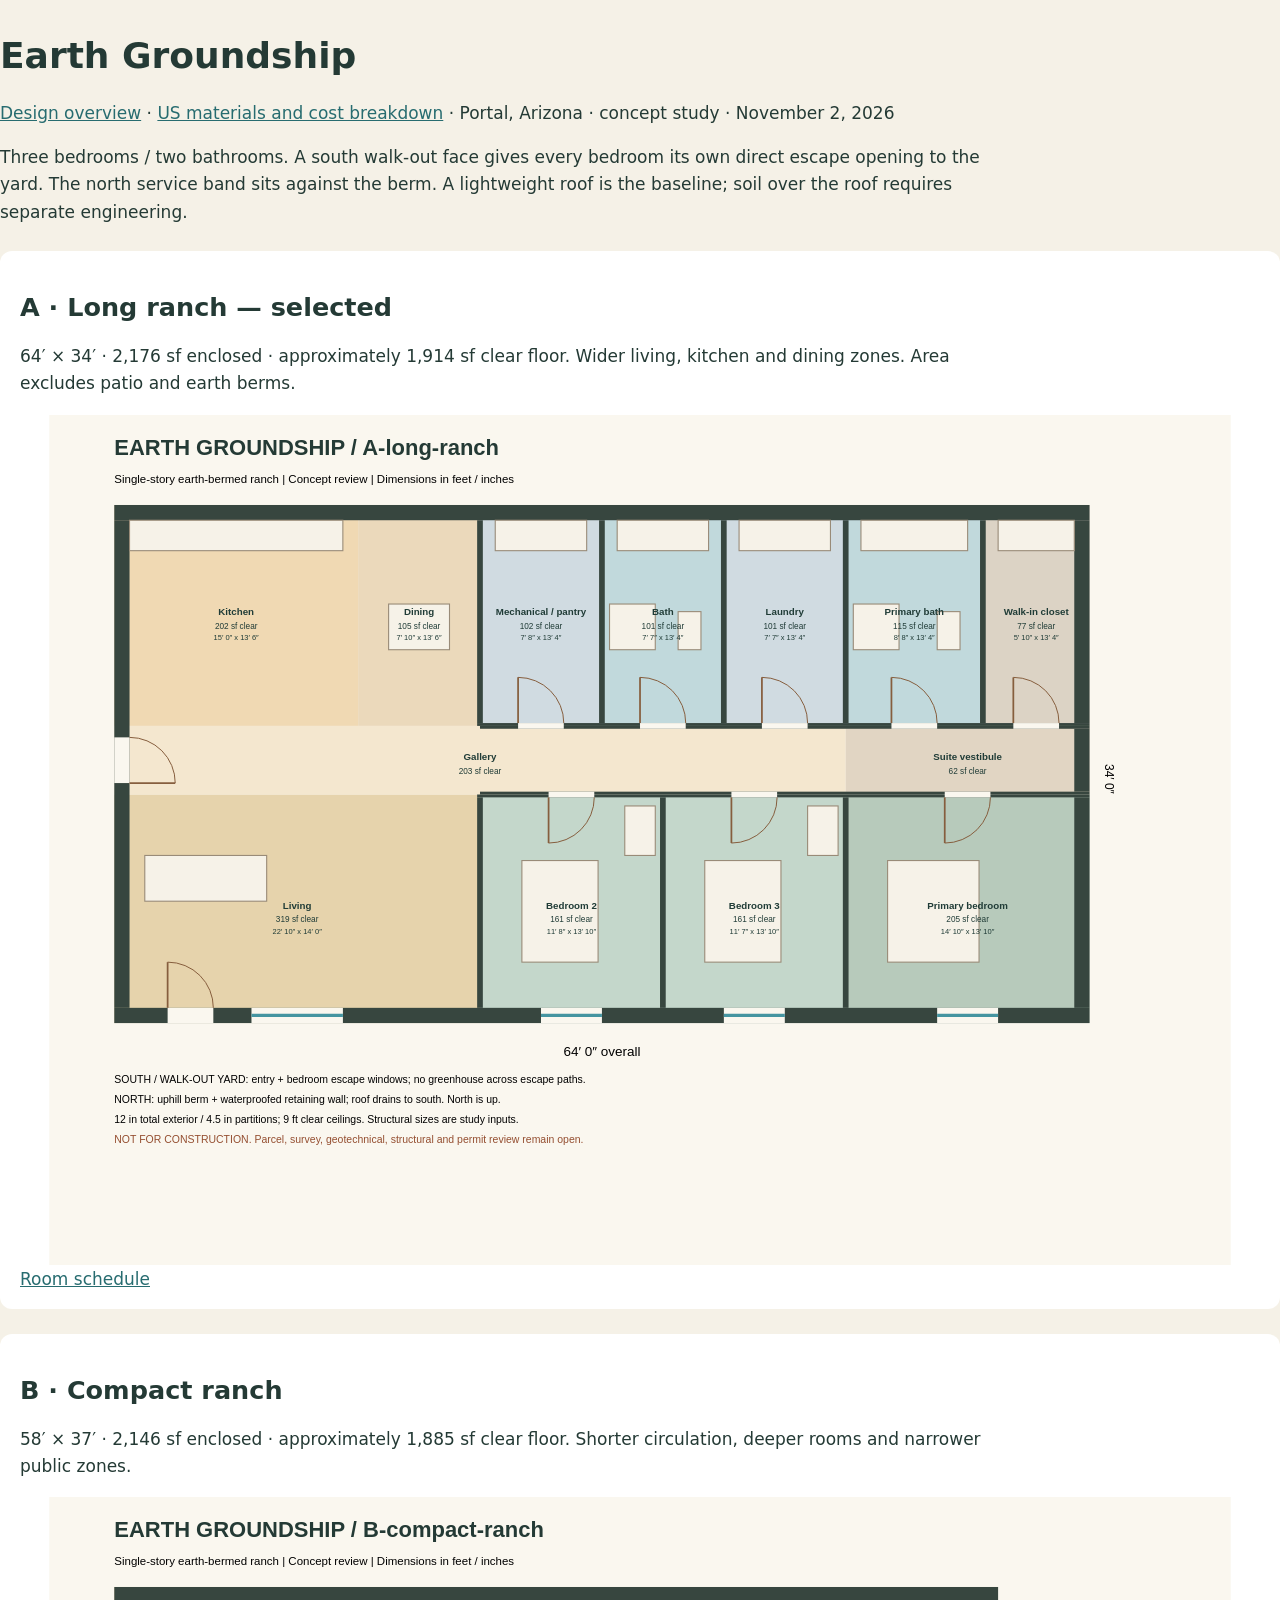
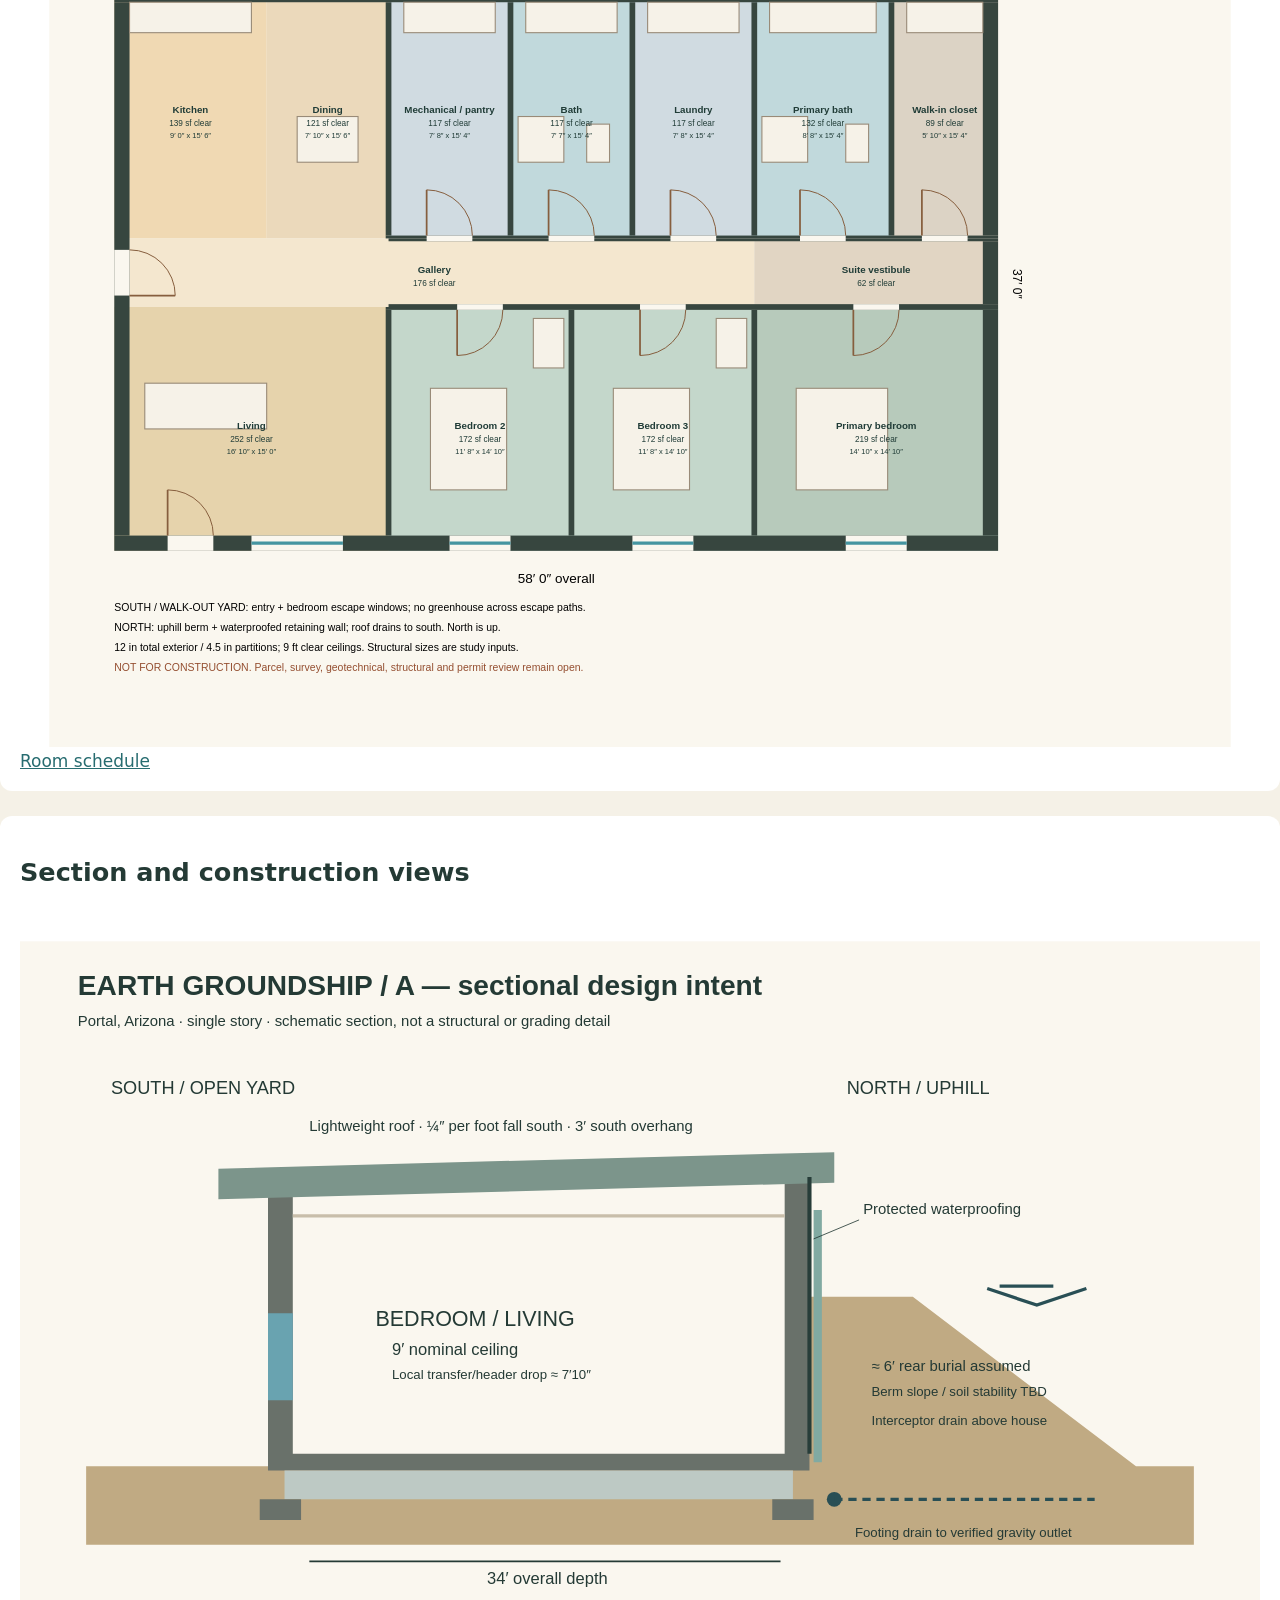
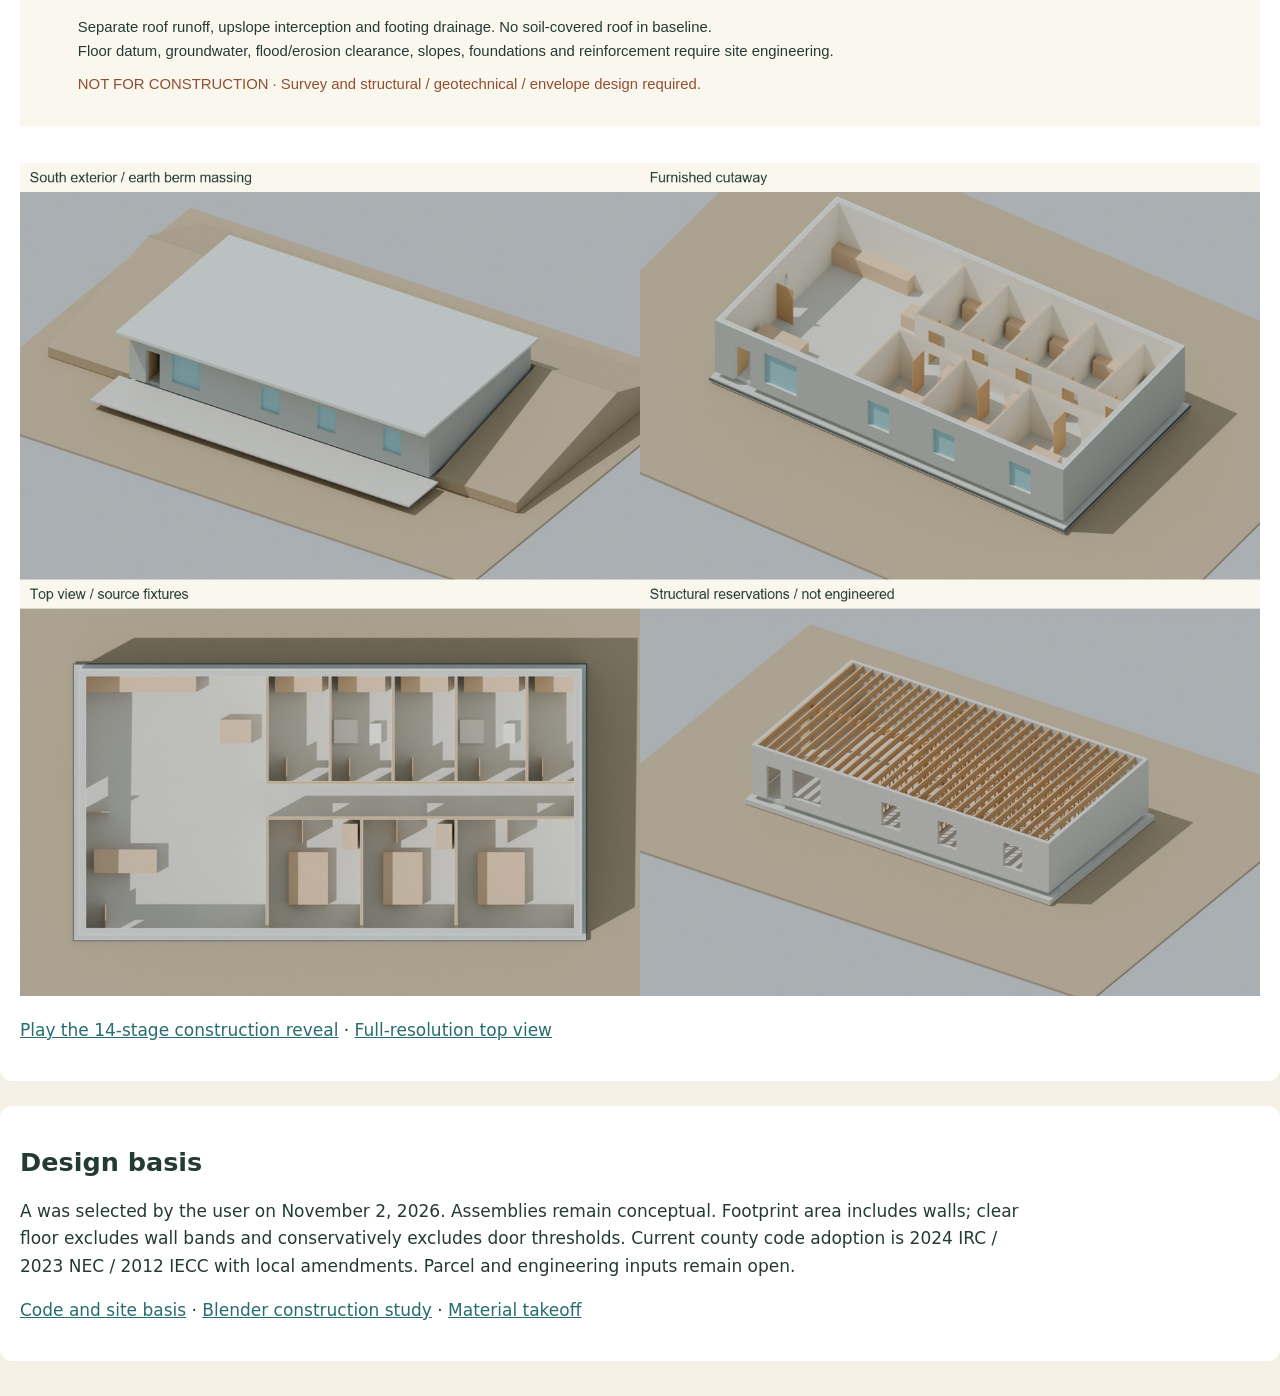
==== review/index.html @ 6eef1ffa "Publish draft ranch design with US material sourcing and cost study" ====
<!doctype html><html lang="en"><meta charset="utf-8"><title>Earth Groundship — design review</title>
<style>body{font:17px system-ui;background:#f5f1e7;color:#243a35;margin:35px auto;max-width:1500px}h1{font-size:36px}section{background:white;padding:20px;margin:25px 0;border-radius:12px}object{width:100%;height:850px}a{color:#276c70}p{max-width:1000px;line-height:1.6}</style>
<h1>Earth Groundship</h1><p><a href="../index.html">Design overview</a> · <a href="../materials/costs.html">US materials and cost breakdown</a> · Portal, Arizona · concept study · November 2, 2026</p>
<p>Three bedrooms / two bathrooms. A south walk-out face gives every bedroom its own direct escape opening to the yard. The north service band sits against the berm. A lightweight roof is the baseline; soil over the roof requires separate engineering.</p>
<section><h2>A · Long ranch — selected</h2><p>64′ × 34′ · 2,176 sf enclosed · approximately 1,914 sf clear floor. Wider living, kitchen and dining zones. Area excludes patio and earth berms.</p><object type="image/svg+xml" data="../plans/A-long-ranch.svg"></object><a href="../plans/A-long-ranch-rooms.csv">Room schedule</a></section>
<section><h2>B · Compact ranch</h2><p>58′ × 37′ · 2,146 sf enclosed · approximately 1,885 sf clear floor. Shorter circulation, deeper rooms and narrower public zones.</p><object type="image/svg+xml" data="../plans/B-compact-ranch.svg"></object><a href="../plans/B-compact-ranch-rooms.csv">Room schedule</a></section>
<section><h2>Section and construction views</h2><object type="image/svg+xml" data="../plans/section-and-site.svg"></object><img style="width:100%" src="overview.jpg" alt="Four native Blender review views"><p><a href="construction.gif">Play the 14-stage construction reveal</a> · <a href="floor-plan.png">Full-resolution top view</a></p></section>
<section><h2>Design basis</h2><p>A was selected by the user on November 2, 2026. Assemblies remain conceptual. Footprint area includes walls; clear floor excludes wall bands and conservatively excludes door thresholds. Current county code adoption is 2024 IRC / 2023 NEC / 2012 IECC with local amendments. Parcel and engineering inputs remain open.</p><p><a href="../research/code-and-site-basis.md">Code and site basis</a> · <a href="../model/Earth-Groundship.blend">Blender construction study</a> · <a href="../materials/bill-of-materials.csv">Material takeoff</a></p></section></html>
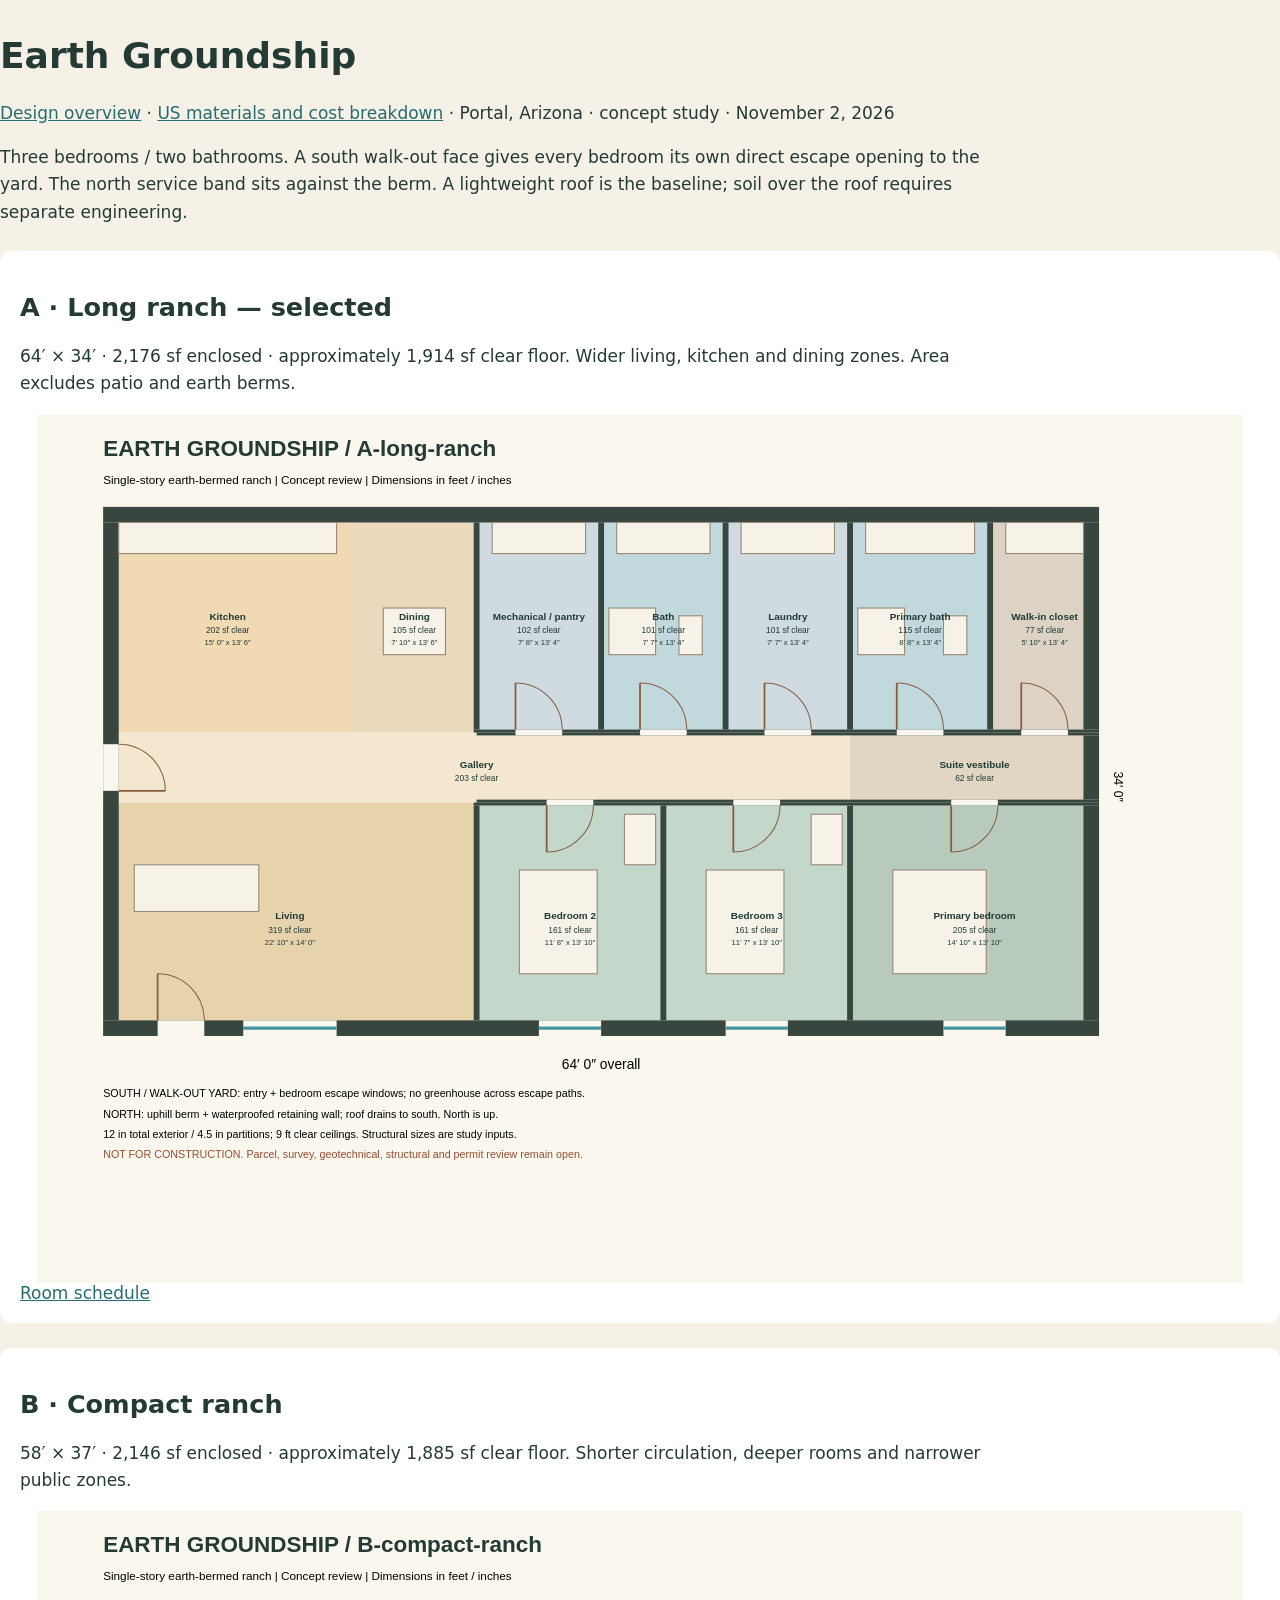
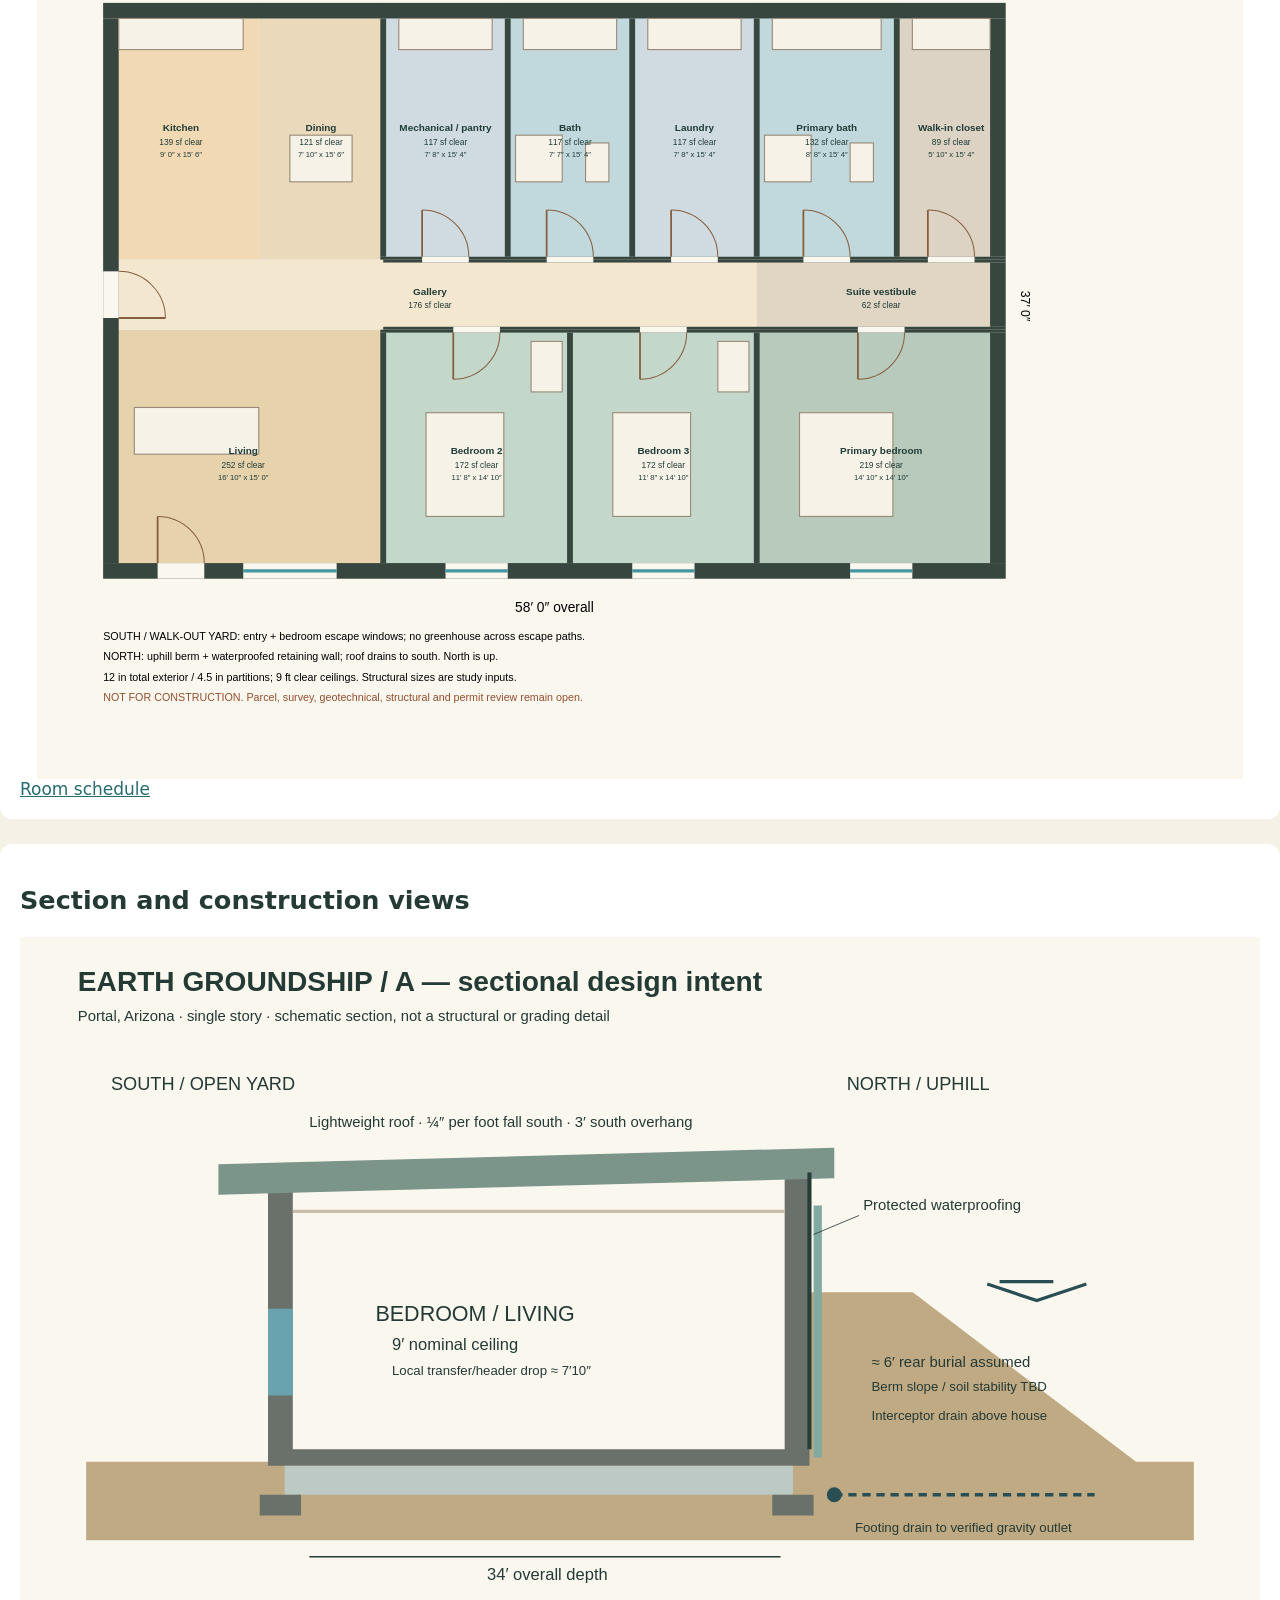
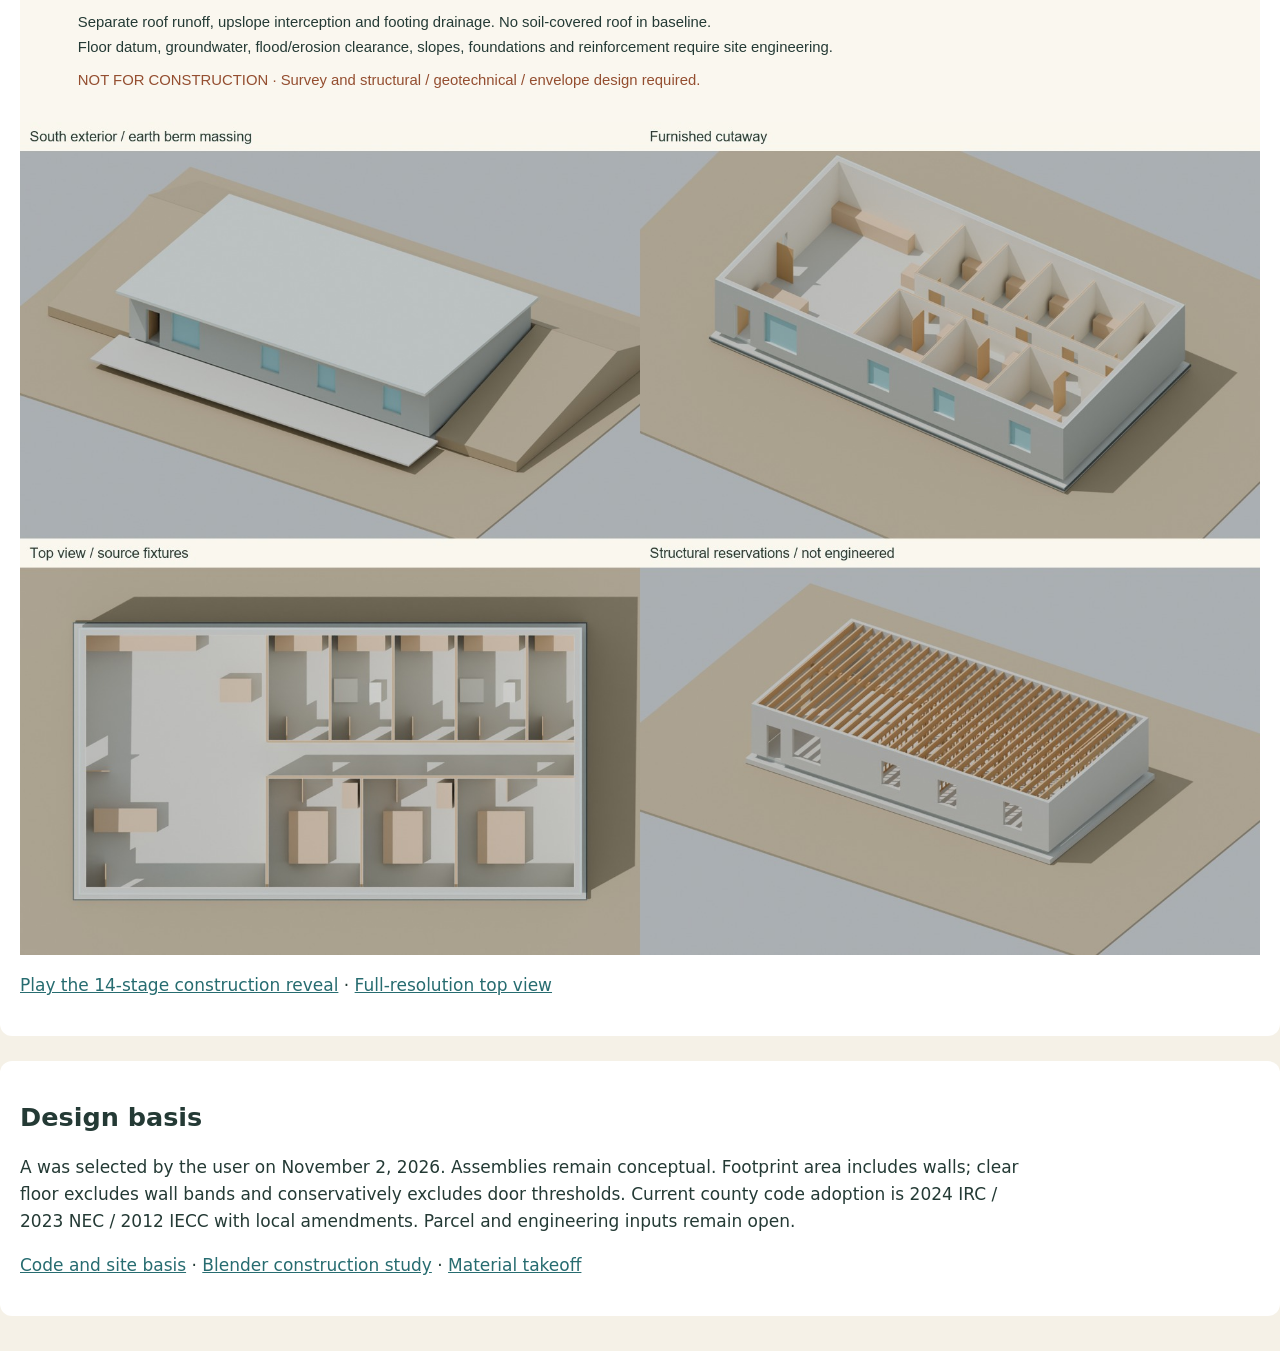
==== commit 0bfb490b: "Preserve image proportions and focus costs on construction labor and materials" ====
--- a/review/index.html
+++ b/review/index.html
@@ -1,8 +1,8 @@
 <!doctype html><html lang="en"><meta charset="utf-8"><title>Earth Groundship — design review</title>
-<style>body{font:17px system-ui;background:#f5f1e7;color:#243a35;margin:35px auto;max-width:1500px}h1{font-size:36px}section{background:white;padding:20px;margin:25px 0;border-radius:12px}object{width:100%;height:850px}a{color:#276c70}p{max-width:1000px;line-height:1.6}</style>
+<style>body{font:17px system-ui;background:#f5f1e7;color:#243a35;margin:35px auto;max-width:1500px}h1{font-size:36px}section{background:white;padding:20px;margin:25px 0;border-radius:12px}img{display:block;width:100%;max-width:100%;height:auto;object-fit:contain}a{color:#276c70}p{max-width:1000px;line-height:1.6}</style>
 <h1>Earth Groundship</h1><p><a href="../index.html">Design overview</a> · <a href="../materials/costs.html">US materials and cost breakdown</a> · Portal, Arizona · concept study · November 2, 2026</p>
 <p>Three bedrooms / two bathrooms. A south walk-out face gives every bedroom its own direct escape opening to the yard. The north service band sits against the berm. A lightweight roof is the baseline; soil over the roof requires separate engineering.</p>
-<section><h2>A · Long ranch — selected</h2><p>64′ × 34′ · 2,176 sf enclosed · approximately 1,914 sf clear floor. Wider living, kitchen and dining zones. Area excludes patio and earth berms.</p><object type="image/svg+xml" data="../plans/A-long-ranch.svg"></object><a href="../plans/A-long-ranch-rooms.csv">Room schedule</a></section>
-<section><h2>B · Compact ranch</h2><p>58′ × 37′ · 2,146 sf enclosed · approximately 1,885 sf clear floor. Shorter circulation, deeper rooms and narrower public zones.</p><object type="image/svg+xml" data="../plans/B-compact-ranch.svg"></object><a href="../plans/B-compact-ranch-rooms.csv">Room schedule</a></section>
-<section><h2>Section and construction views</h2><object type="image/svg+xml" data="../plans/section-and-site.svg"></object><img style="width:100%" src="overview.jpg" alt="Four native Blender review views"><p><a href="construction.gif">Play the 14-stage construction reveal</a> · <a href="floor-plan.png">Full-resolution top view</a></p></section>
+<section><h2>A · Long ranch — selected</h2><p>64′ × 34′ · 2,176 sf enclosed · approximately 1,914 sf clear floor. Wider living, kitchen and dining zones. Area excludes patio and earth berms.</p><img src="../plans/A-long-ranch.svg" alt="Selected long-ranch floor plan"><a href="../plans/A-long-ranch-rooms.csv">Room schedule</a></section>
+<section><h2>B · Compact ranch</h2><p>58′ × 37′ · 2,146 sf enclosed · approximately 1,885 sf clear floor. Shorter circulation, deeper rooms and narrower public zones.</p><img src="../plans/B-compact-ranch.svg" alt="Compact alternative floor plan"><a href="../plans/B-compact-ranch-rooms.csv">Room schedule</a></section>
+<section><h2>Section and construction views</h2><img src="../plans/section-and-site.svg" alt="Section and site intent"><img style="width:100%" src="overview.jpg" alt="Four native Blender review views"><p><a href="construction.gif">Play the 14-stage construction reveal</a> · <a href="floor-plan.png">Full-resolution top view</a></p></section>
 <section><h2>Design basis</h2><p>A was selected by the user on November 2, 2026. Assemblies remain conceptual. Footprint area includes walls; clear floor excludes wall bands and conservatively excludes door thresholds. Current county code adoption is 2024 IRC / 2023 NEC / 2012 IECC with local amendments. Parcel and engineering inputs remain open.</p><p><a href="../research/code-and-site-basis.md">Code and site basis</a> · <a href="../model/Earth-Groundship.blend">Blender construction study</a> · <a href="../materials/bill-of-materials.csv">Material takeoff</a></p></section></html>
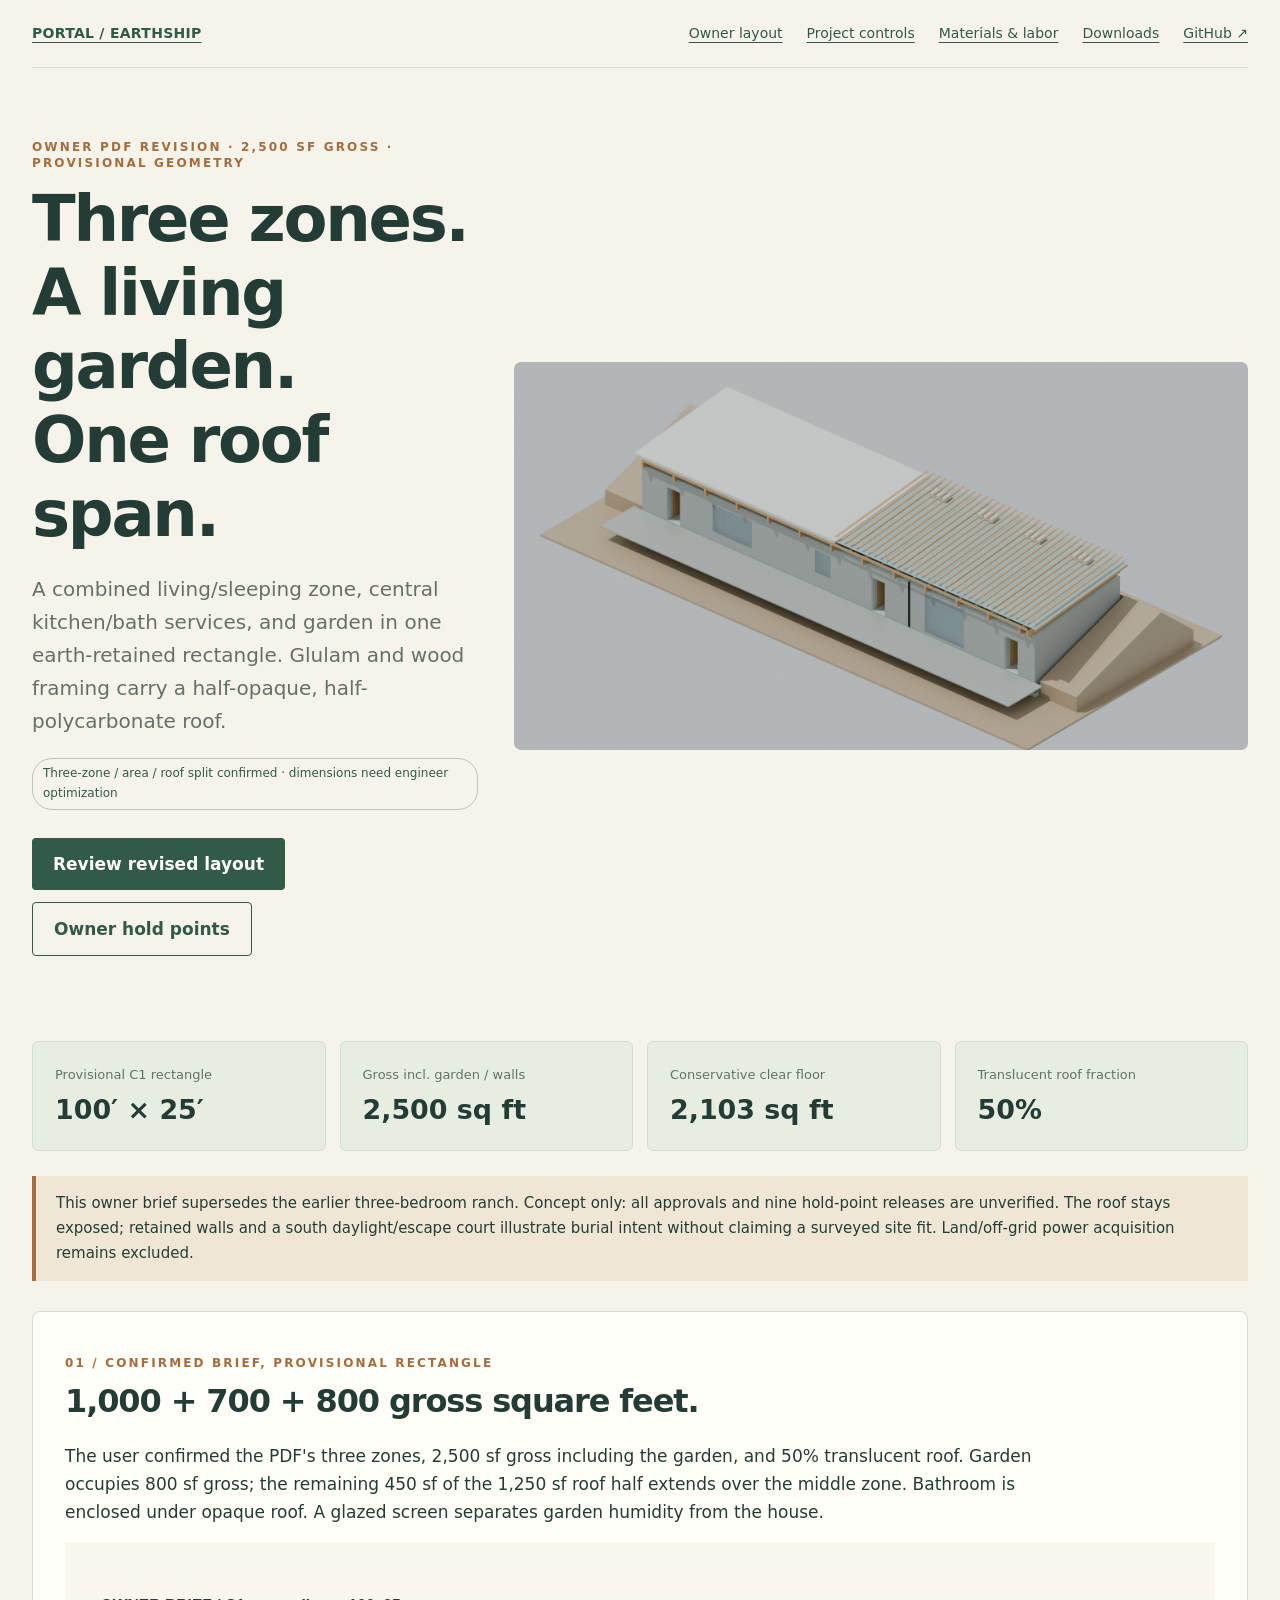
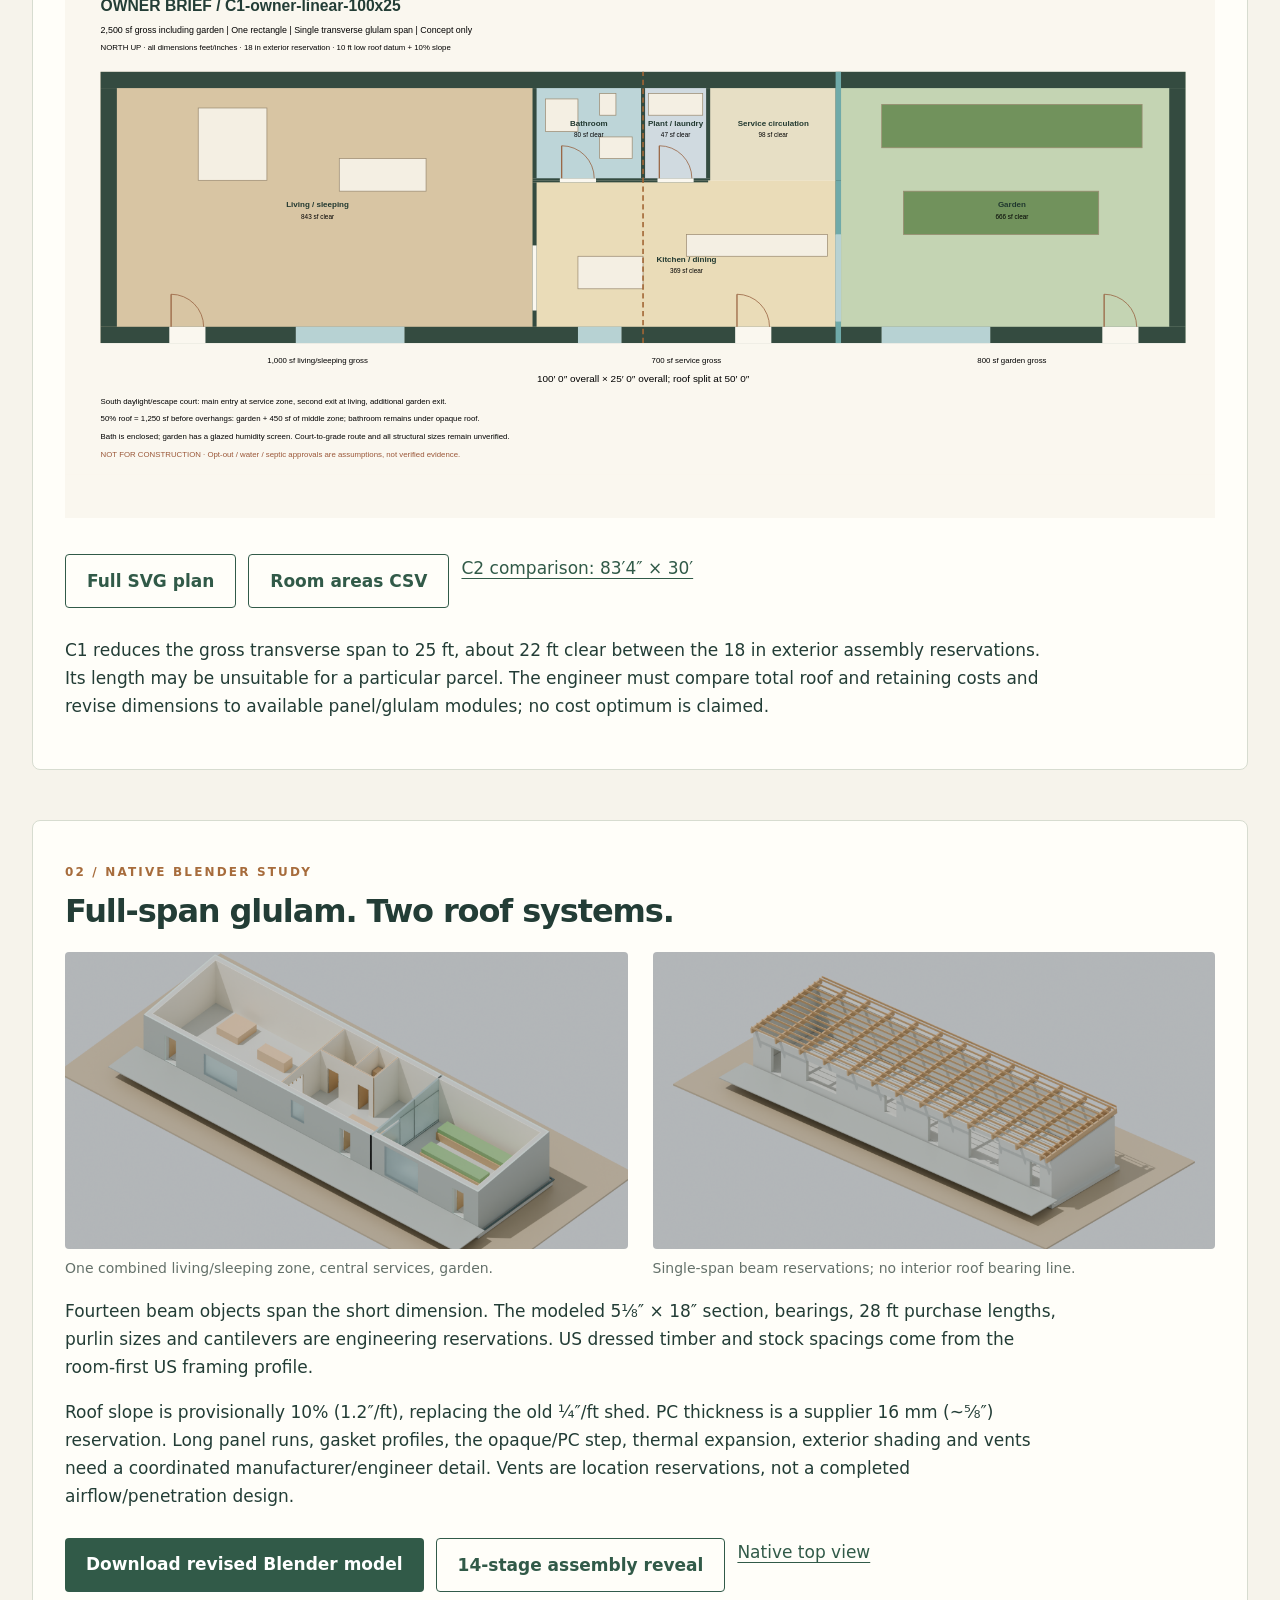
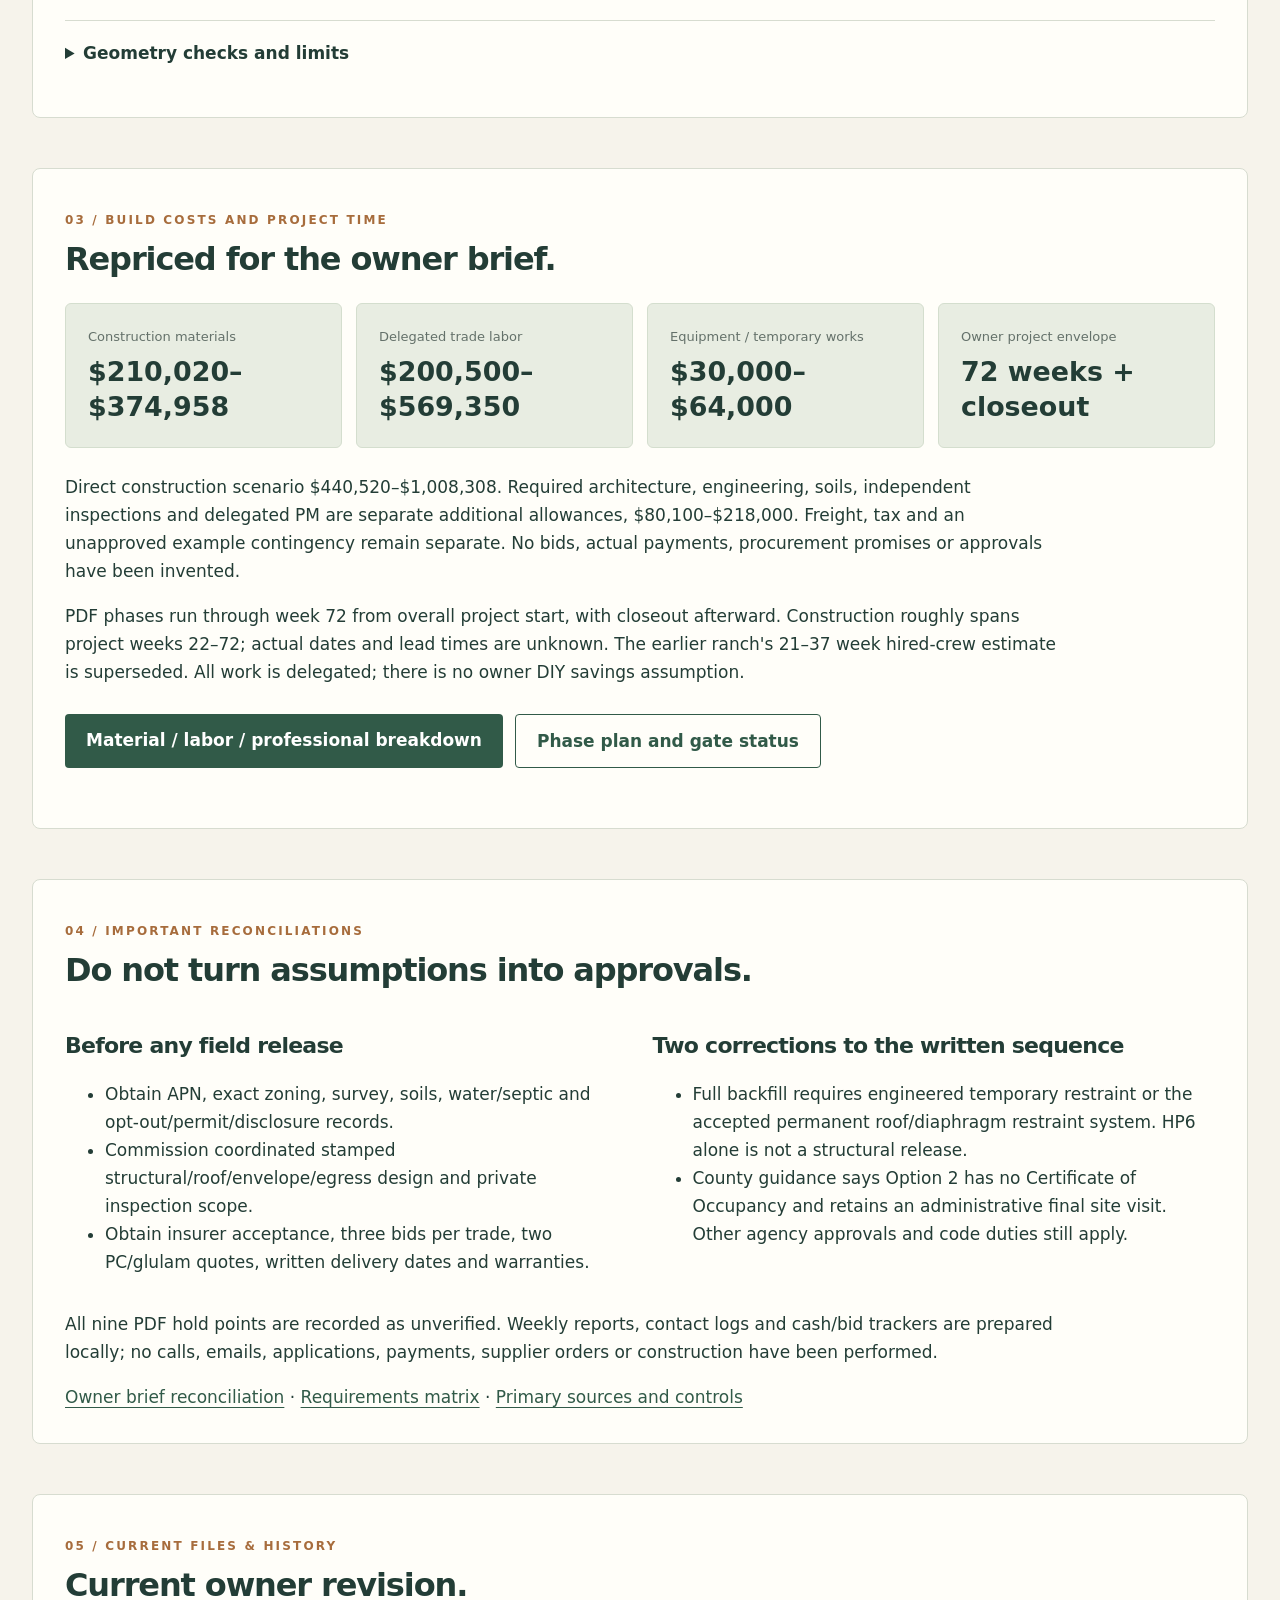
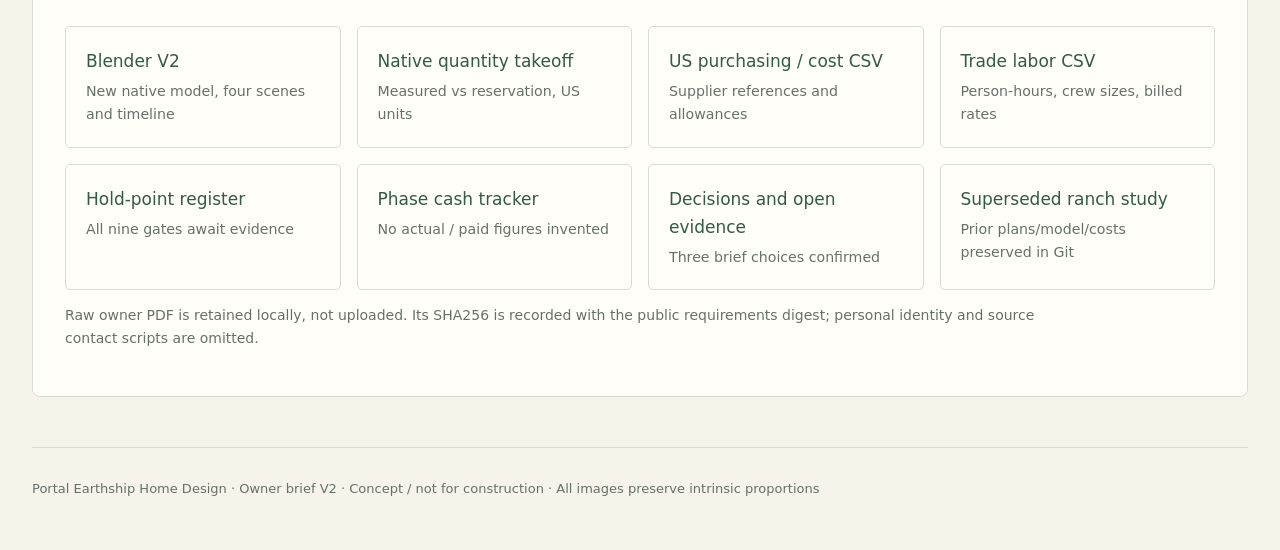
==== commit dda39ddb: "Align earthship study with owner PDF, split roof, and project hold points" ====
--- a/review/index.html
+++ b/review/index.html
@@ -1,8 +1 @@
-<!doctype html><html lang="en"><meta charset="utf-8"><title>Earth Groundship — design review</title>
-<style>body{font:17px system-ui;background:#f5f1e7;color:#243a35;margin:35px auto;max-width:1500px}h1{font-size:36px}section{background:white;padding:20px;margin:25px 0;border-radius:12px}img{display:block;width:100%;max-width:100%;height:auto;object-fit:contain}a{color:#276c70}p{max-width:1000px;line-height:1.6}</style>
-<h1>Earth Groundship</h1><p><a href="../index.html">Design overview</a> · <a href="../materials/costs.html">US materials and cost breakdown</a> · Portal, Arizona · concept study · November 2, 2026</p>
-<p>Three bedrooms / two bathrooms. A south walk-out face gives every bedroom its own direct escape opening to the yard. The north service band sits against the berm. A lightweight roof is the baseline; soil over the roof requires separate engineering.</p>
-<section><h2>A · Long ranch — selected</h2><p>64′ × 34′ · 2,176 sf enclosed · approximately 1,914 sf clear floor. Wider living, kitchen and dining zones. Area excludes patio and earth berms.</p><img src="../plans/A-long-ranch.svg" alt="Selected long-ranch floor plan"><a href="../plans/A-long-ranch-rooms.csv">Room schedule</a></section>
-<section><h2>B · Compact ranch</h2><p>58′ × 37′ · 2,146 sf enclosed · approximately 1,885 sf clear floor. Shorter circulation, deeper rooms and narrower public zones.</p><img src="../plans/B-compact-ranch.svg" alt="Compact alternative floor plan"><a href="../plans/B-compact-ranch-rooms.csv">Room schedule</a></section>
-<section><h2>Section and construction views</h2><img src="../plans/section-and-site.svg" alt="Section and site intent"><img style="width:100%" src="overview.jpg" alt="Four native Blender review views"><p><a href="construction.gif">Play the 14-stage construction reveal</a> · <a href="floor-plan.png">Full-resolution top view</a></p></section>
-<section><h2>Design basis</h2><p>A was selected by the user on November 2, 2026. Assemblies remain conceptual. Footprint area includes walls; clear floor excludes wall bands and conservatively excludes door thresholds. Current county code adoption is 2024 IRC / 2023 NEC / 2012 IECC with local amendments. Parcel and engineering inputs remain open.</p><p><a href="../research/code-and-site-basis.md">Code and site basis</a> · <a href="../model/Earth-Groundship.blend">Blender construction study</a> · <a href="../materials/bill-of-materials.csv">Material takeoff</a></p></section></html>
+<!doctype html><html lang="en"><meta charset="utf-8"><meta http-equiv="refresh" content="0;url=../index.html"><title>Current owner revision</title><p><a href="../index.html">Open current owner-brief design overview</a>. The earlier ranch study is superseded.</p></html>
